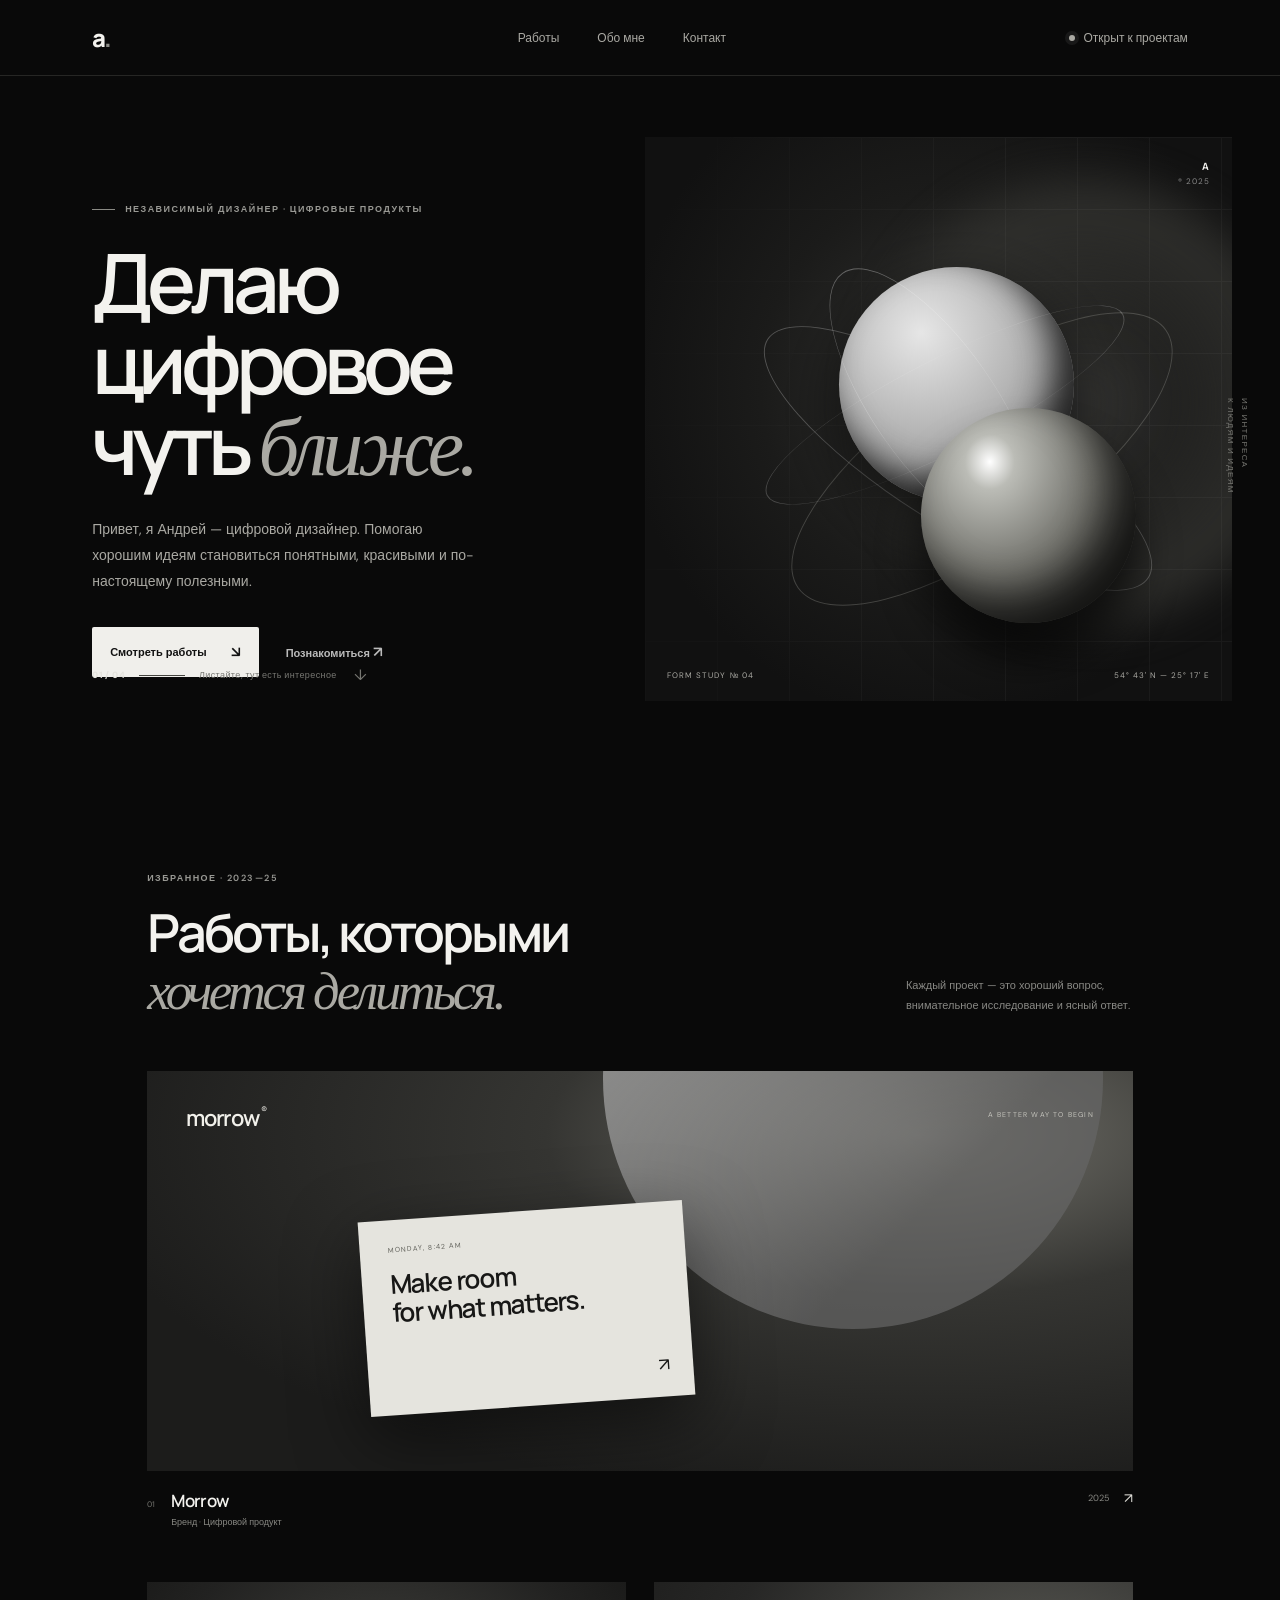
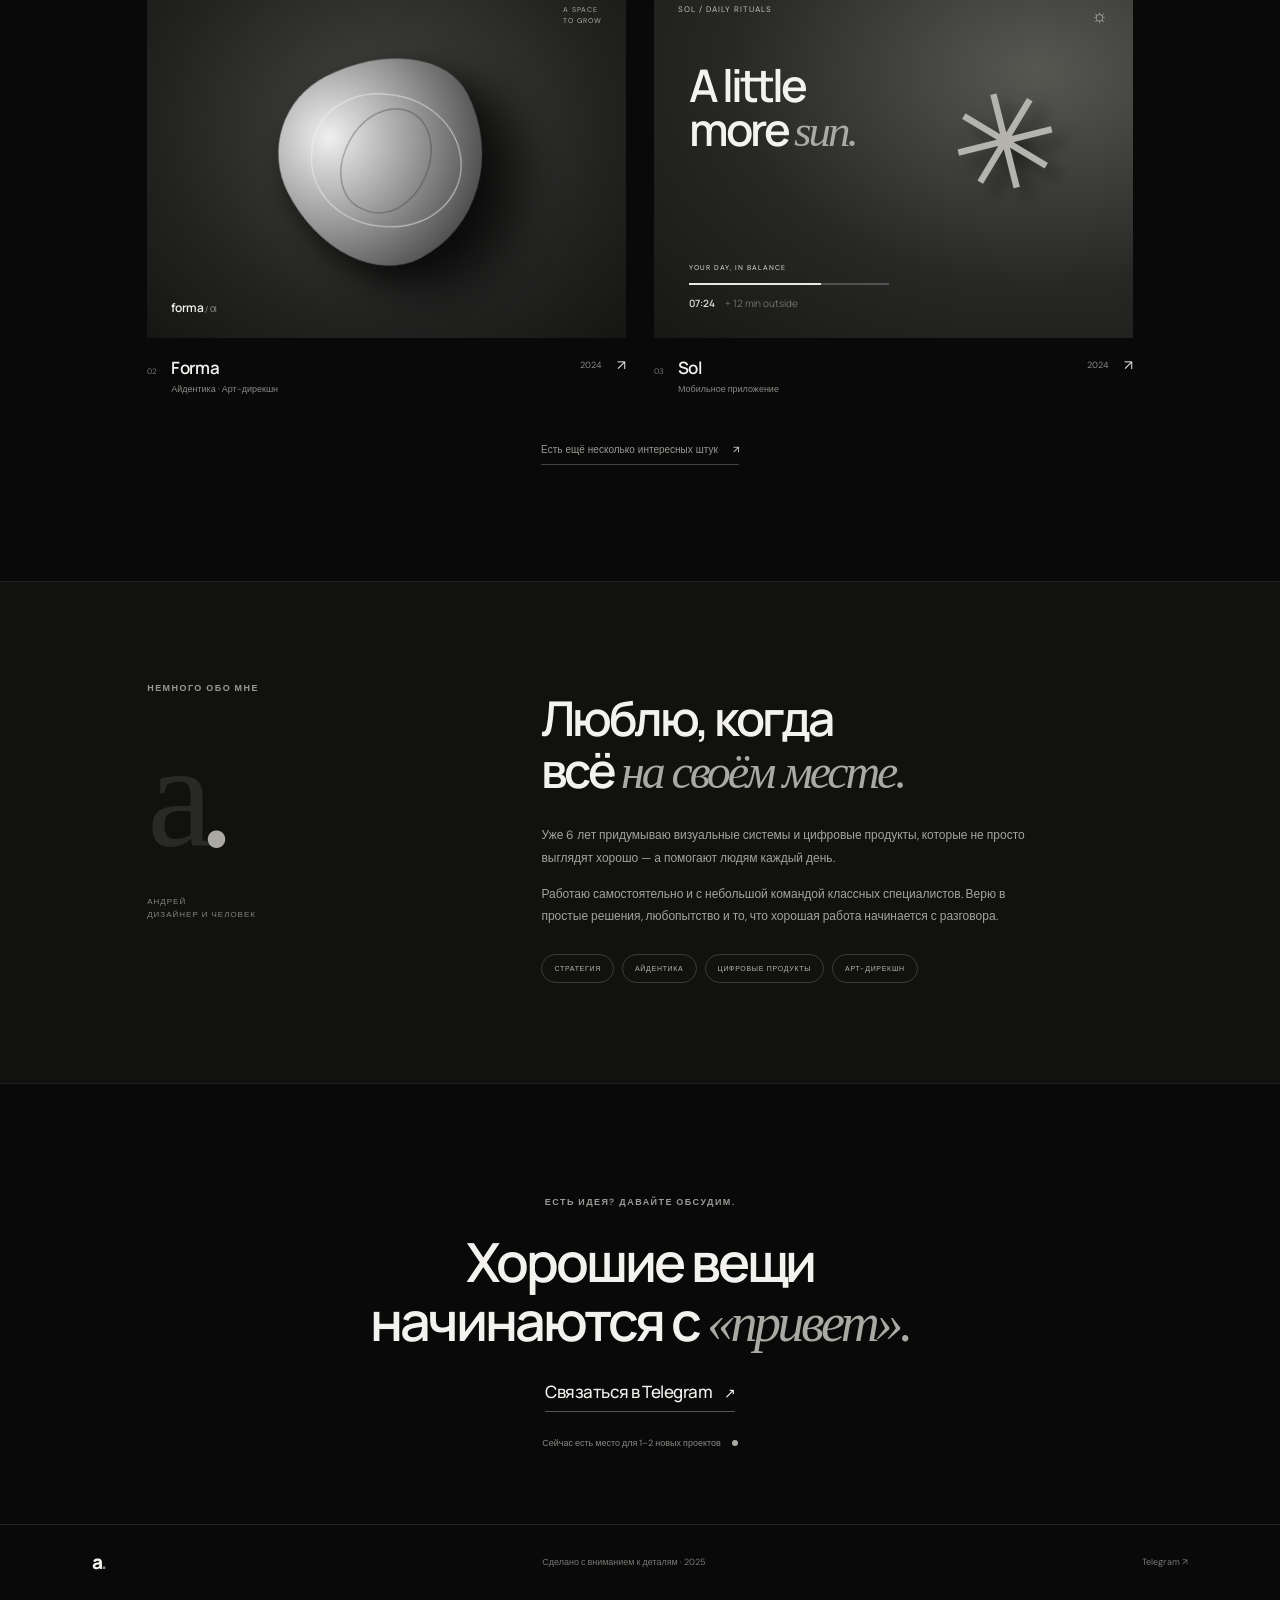
==== index.html @ 86fa7784 "Create black minimalist portfolio site Co-Authored-By: Claude Code <noreply@anthropic.com>" ====
<!doctype html>
<html lang="ru">
<head>
  <meta charset="utf-8">
  <meta name="viewport" content="width=device-width, initial-scale=1">
  <meta name="theme-color" content="#090909">
  <meta name="description" content="Портфолио Андрея — цифрового дизайнера. Создаю ясные и выразительные цифровые продукты.">
  <title>Андрей — цифровой дизайнер</title>
  <link rel="preconnect" href="https://fonts.googleapis.com">
  <link rel="preconnect" href="https://fonts.gstatic.com" crossorigin>
  <link href="https://fonts.googleapis.com/css2?family=DM+Sans:wght@400;500;600;700&family=Manrope:wght@400;500;600;700;800&display=swap" rel="stylesheet">
  <link rel="stylesheet" href="style.css">
</head>
<body>
  <header class="topbar">
    <a class="brand" href="#top" aria-label="На главную">a<span>.</span></a>
    <nav aria-label="Основная навигация">
      <a href="#work">Работы</a>
      <a href="#about">Обо мне</a>
      <a href="#contact">Контакт</a>
    </nav>
    <a class="availability" href="#contact"><span></span> Открыт к проектам</a>
  </header>

  <main id="top">
    <section class="hero">
      <div class="hero-copy">
        <p class="eyebrow"><span class="eyebrow-line"></span> НЕЗАВИСИМЫЙ ДИЗАЙНЕР · ЦИФРОВЫЕ ПРОДУКТЫ</p>
        <h1>Делаю цифровое<br>чуть <span class="serif">ближе.</span></h1>
        <p class="intro">Привет, я Андрей — цифровой дизайнер. Помогаю хорошим идеям становиться понятными, красивыми и по-настоящему полезными.</p>
        <div class="hero-actions">
          <a class="button button-dark" href="#work">Смотреть работы <span>↘</span></a>
          <a class="text-link" href="#about">Познакомиться <span>↗</span></a>
        </div>
        <div class="hero-meta"><span>01 / 04</span><span class="meta-rule"></span><span>Листайте, тут есть интересное</span><span class="scroll-icon">↓</span></div>
      </div>
      <div class="hero-art" aria-label="Абстрактная композиция из трехмерных фигур" role="img">
        <div class="art-glow"></div>
        <div class="art-grid"></div>
        <div class="orbit orbit-one"></div><div class="orbit orbit-two"></div>
        <div class="sun"></div>
        <div class="sphere"></div>
        <div class="ring ring-a"></div><div class="ring ring-b"></div>
        <div class="art-caption"><span>FORM STUDY № 04</span><span>54° 43' N — 25° 17' E</span></div>
        <div class="art-index">A<br><span>® 2025</span></div>
      </div>
      <div class="side-note">ИЗ ИНТЕРЕСА<br>К ЛЮДЯМ И ИДЕЯМ</div>
    </section>

    <section class="work section-wrap" id="work">
      <div class="section-heading">
        <div><p class="eyebrow">ИЗБРАННОЕ · 2023—25</p><h2>Работы, которыми<br><span class="serif">хочется делиться.</span></h2></div>
        <p class="section-aside">Каждый проект — это хороший вопрос,<br>внимательное исследование и ясный ответ.</p>
      </div>
      <div class="projects">
        <a class="project project-wide" href="#contact" aria-label="Проект Morrow — бренд и цифровой продукт">
          <div class="project-image image-morrow"><div class="morrow-sun"></div><div class="morrow-type">morrow<span>®</span></div><span class="image-label">A BETTER WAY TO BEGIN</span><div class="morrow-card"><span>MONDAY, 8:42 AM</span><strong>Make room<br>for what matters.</strong><i>↗</i></div></div>
          <div class="project-caption"><div><span class="project-number">01</span><h3>Morrow</h3><span>Бренд · Цифровой продукт</span></div><span class="project-year">2025 <b>↗</b></span></div>
        </a>
        <a class="project project-narrow" href="#contact" aria-label="Проект Forma — айдентика и арт-дирекшн">
          <div class="project-image image-forma"><div class="forma-sculpt"></div><div class="forma-word">forma<span> / 01</span></div><div class="forma-stamp">A SPACE<br>TO GROW</div></div>
          <div class="project-caption"><div><span class="project-number">02</span><h3>Forma</h3><span>Айдентика · Арт-дирекшн</span></div><span class="project-year">2024 <b>↗</b></span></div>
        </a>
        <a class="project project-narrow project-third" href="#contact" aria-label="Проект Sol — мобильное приложение">
          <div class="project-image image-sol"><div class="sol-top"><span>SOL / DAILY RITUALS</span><span>☼</span></div><div class="sol-title">A little<br>more <span>sun.</span></div><div class="sol-ui"><span>YOUR DAY, IN BALANCE</span><div class="sol-progress"><i></i></div><span>07:24 <b>+ 12 min outside</b></span></div><div class="sol-flower">✳</div></div>
          <div class="project-caption"><div><span class="project-number">03</span><h3>Sol</h3><span>Мобильное приложение</span></div><span class="project-year">2024 <b>↗</b></span></div>
        </a>
      </div>
      <a class="all-work" href="#contact">Есть ещё несколько интересных штук <span>↗</span></a>
    </section>

    <section class="about" id="about">
      <div class="about-inner">
        <div class="about-label"><p class="eyebrow">НЕМНОГО ОБО МНЕ</p><div class="about-mark">a<span>.</span></div><p class="about-small">АНДРЕЙ<br>ДИЗАЙНЕР И ЧЕЛОВЕК</p></div>
        <div class="about-copy"><h2>Люблю, когда<br>всё <span class="serif">на своём месте.</span></h2><p>Уже 6 лет придумываю визуальные системы и цифровые продукты, которые не просто выглядят хорошо — а помогают людям каждый день.</p><p>Работаю самостоятельно и с небольшой командой классных специалистов. Верю в простые решения, любопытство и то, что хорошая работа начинается с разговора.</p><div class="skills"><span>СТРАТЕГИЯ</span><span>АЙДЕНТИКА</span><span>ЦИФРОВЫЕ ПРОДУКТЫ</span><span>АРТ-ДИРЕКШН</span></div></div>
      </div>
    </section>

    <section class="contact section-wrap" id="contact">
      <p class="eyebrow">ЕСТЬ ИДЕЯ? ДАВАЙТЕ ОБСУДИМ.</p>
      <h2>Хорошие вещи<br>начинаются с <span class="serif">«привет».</span></h2>
      <a class="contact-link" href="https://t.me/Kypit0Man" target="_blank" rel="noopener noreferrer">Связаться в Telegram <span>↗</span></a>
      <div class="contact-bottom"><span>Сейчас есть место для 1–2 новых проектов</span><span class="contact-dot"></span></div>
    </section>
  </main>

  <footer><a class="brand" href="#top">a<span>.</span></a><span>Сделано с вниманием к деталям · 2025</span><div><a href="https://t.me/Kypit0Man" target="_blank" rel="noopener noreferrer">Telegram ↗</a></div></footer>
  <script src="script.js"></script>
</body>
</html>
---- style.css ----
/* Black minimal portfolio — graphite, soft whites and quiet motion. */
:root {
  color-scheme: dark;
  --paper: #090909;
  --ink: #f3f2ee;
  --muted: #888884;
  --line: #262624;
  --orange: #d8d7d1;
  --serif: Georgia, 'Times New Roman', serif;
}
* { box-sizing: border-box; }
html { scroll-behavior: smooth; }
body { margin: 0; background: var(--paper); color: var(--ink); font-family: 'DM Sans', Arial, sans-serif; -webkit-font-smoothing: antialiased; }
a { color: inherit; text-decoration: none; }
.topbar { height: 76px; padding: 0 7.2%; display: flex; align-items: center; justify-content: space-between; border-bottom: 1px solid var(--line); position: relative; z-index: 5; background: #090909; }
.brand { font: 800 24px Manrope, sans-serif; letter-spacing: -2px; }
.brand span { color: #8b8b86; }
nav { display: flex; gap: 38px; margin-left: 65px; }
nav a, .availability { font-size: 12px; color: #aaa9a3; transition: color .2s; }
nav a:hover, .availability:hover { color: #fff; }
.availability { display: flex; align-items: center; gap: 9px; }
.availability > span { width: 6px; height: 6px; border-radius: 50%; background: #aaa9a3; box-shadow: 0 0 0 4px #ffffff10; }
.hero { min-height: 670px; padding: 95px 7.2% 52px; display: grid; grid-template-columns: 1fr 1fr; position: relative; overflow: hidden; }
.hero-copy { position: relative; z-index: 2; padding-top: 32px; }
.eyebrow { font-size: 9px; letter-spacing: 1.45px; font-weight: 600; color: #999994; margin: 0 0 27px; display: flex; align-items: center; gap: 10px; }
.eyebrow-line { display: inline-block; width: 23px; height: 1px; background: #8a8a84; }
h1, h2, h3, p { margin-top: 0; }
h1 { font: 600 clamp(56px, 6.4vw, 91px)/.99 Manrope, sans-serif; letter-spacing: -6px; margin: 0 0 29px; }
h1 .serif, .serif { font-family: var(--serif); font-weight: 400; font-style: italic; letter-spacing: -.065em; color: #aaa9a3; }
.intro { font-size: 14px; line-height: 1.85; color: #aaa9a3; max-width: 390px; margin: 0; }
.hero-actions { display: flex; align-items: center; gap: 27px; margin-top: 32px; }
.button { font-size: 11px; font-weight: 600; display: inline-flex; gap: 24px; align-items: center; padding: 15px 18px; border-radius: 2px; }
.button-dark { background: #f0efeb; color: #111; transition: background .2s, transform .2s; }
.button-dark:hover { background: #c9c8c2; transform: translateY(-2px); }
.button span, .text-link span { font-size: 15px; }
.text-link { font-size: 11px; font-weight: 600; color: #bbb; }
.hero-meta { position: absolute; bottom: 9px; display: flex; gap: 14px; align-items: center; font-size: 9px; letter-spacing: .4px; color: #777772; }
.hero-meta > span:first-child { color: #e3e2dc; font-weight: 700; }
.meta-rule { width: 46px; height: 1px; background: #454540; }
.scroll-icon { font-size: 15px; margin-left: 3px; }
.hero-art { margin: -34px -8% -7px 1%; min-height: 550px; position: relative; overflow: hidden; background: radial-gradient(ellipse at 50% 44%, #30302e 0, #1b1b1a 43%, #111 76%); isolation: isolate; }
.art-glow { position: absolute; width: 80%; height: 86%; top: 4%; right: -15%; background: radial-gradient(ellipse, #aaa9a333 0%, #77776f21 24%, #32322f 57%, transparent 72%); filter: blur(16px); opacity: .85; }
.art-grid { position: absolute; inset: 0; background-image: linear-gradient(#fff 1px, transparent 1px), linear-gradient(90deg, #fff 1px, transparent 1px); background-size: 72px 72px; opacity: .035; mask-image: linear-gradient(100deg, transparent, #000 60%); }
.sun { width: 235px; height: 235px; border-radius: 50%; position: absolute; top: 23%; left: 33%; background: radial-gradient(circle at 35% 28%, #e7e6e0, #a6a59f 58%, #565651); box-shadow: 0 22px 65px #0009, inset -18px -20px 35px #222; filter: grayscale(1); }
.sphere { position: absolute; width: 215px; height: 215px; left: 47%; top: 48%; border-radius: 50%; background: radial-gradient(ellipse at 32% 25%, #fff 0, #bbbcb6 12%, #71716b 49%, #383834 75%, #1c1c1a 100%); box-shadow: inset -24px -25px 40px #080808aa, 0 35px 40px #000a; z-index: 2; }
.orbit { position: absolute; width: 450px; height: 170px; border: 1px solid #a4a49d50; border-radius: 50%; left: 19%; top: 42%; transform: rotate(-35deg); }
.orbit-two { width: 450px; height: 135px; top: 45%; left: 15%; transform: rotate(32deg); border-color: #ffffff40; }
.ring { position: absolute; border: 1px solid #ffffff4d; border-radius: 50%; width: 320px; height: 320px; top: 19%; left: 22%; transform: rotate(55deg) scaleY(.38); }
.ring-b { width: 400px; height: 400px; left: 17%; top: 12%; transform: rotate(-27deg) scaleY(.23); border-color: #ffffff36; }
.art-caption { position: absolute; bottom: 21px; left: 22px; right: 22px; display: flex; justify-content: space-between; font-size: 8px; letter-spacing: 1px; color: #aaa9a3; }
.art-index { position: absolute; right: 22px; top: 22px; font: 700 10px Manrope; letter-spacing: 1px; text-align: right; }
.art-index span { font: 400 8px 'DM Sans'; color: #888; }
.side-note { position: absolute; right: 2.3%; top: 48%; writing-mode: vertical-rl; font-size: 8px; line-height: 1.7; letter-spacing: 1.3px; color: #777772; }
.section-wrap { padding-left: 11.5%; padding-right: 11.5%; }
.work { padding-top: 126px; padding-bottom: 116px; }
.section-heading { display: flex; justify-content: space-between; align-items: flex-end; margin-bottom: 52px; }
.section-heading .eyebrow { margin-bottom: 20px; }
h2 { font: 600 clamp(38px, 4.1vw, 56px)/1.08 Manrope, sans-serif; letter-spacing: -3.1px; margin: 0; }
.section-aside { font-size: 11px; line-height: 1.8; color: var(--muted); margin: 0 3px 4px 0; }
.projects { display: grid; grid-template-columns: 1fr 1fr; gap: 54px 28px; }
.project { display: block; min-width: 0; }
.project-wide { grid-column: 1/3; }
.project-image { height: 380px; position: relative; overflow: hidden; transition: transform .45s cubic-bezier(.2,.7,.2,1); background-color: #171716; }
.project:hover .project-image { transform: translateY(-4px); }
.image-morrow { height: 400px; background: radial-gradient(ellipse at 78% 16%, #77766f 0, #353532 34%, #1c1c1b 78%); }
.morrow-sun { position: absolute; width: 500px; height: 500px; top: -242px; right: 3%; border-radius: 50%; background: linear-gradient(135deg, #d3d2ca, #666660 70%); opacity: .7; filter: grayscale(1); }
.morrow-type { position: absolute; top: 32px; left: 39px; font: 600 22px Manrope; letter-spacing: -1.3px; color: #f2f1eb; }
.morrow-type span { font: 10px Manrope; vertical-align: top; margin-left: 3px; }
.image-label { position: absolute; top: 39px; right: 39px; font-size: 7px; letter-spacing: 1.2px; color: #c4c3bc; }
.morrow-card { position: absolute; left: 22%; top: 35%; width: 325px; min-height: 195px; background: #e5e4de; color: #171716; padding: 25px 28px; box-shadow: 0 24px 70px #0008; transform: rotate(-4deg); display: flex; flex-direction: column; }
.morrow-card > span { font-size: 7px; letter-spacing: 1.1px; color: #64645e; }
.morrow-card strong { font: 600 26px/1.06 Manrope; letter-spacing: -1.2px; margin-top: 17px; }
.morrow-card i { position: absolute; right: 24px; bottom: 20px; font-size: 18px; font-style: normal; }
.project-caption { display: flex; justify-content: space-between; align-items: flex-start; padding-top: 18px; }
.project-caption > div { display: grid; grid-template-columns: 24px auto; align-items: baseline; }
.project-number { font-size: 8px; color: #74746f; grid-row: span 2; }
.project-caption h3 { font: 600 17px Manrope; letter-spacing: -.6px; margin: 0 0 4px; }
.project-caption > div > span:last-child { grid-column: 2; font-size: 9px; color: #888883; }
.project-year { font-size: 9px; color: #888883; display: flex; gap: 15px; align-items: center; }
.project-year b { font-size: 14px; color: #deddd7; font-weight: 400; transition: transform .2s; }
.project:hover .project-year b { transform: translate(3px,-3px); }
.image-forma { height: 356px; background: radial-gradient(ellipse at 49% 39%, #444440, #222221 65%, #151514); display: flex; align-items: center; justify-content: center; }
.forma-sculpt { position: absolute; width: 205px; height: 205px; background: radial-gradient(circle at 30% 27%, #f1f0e9, #9c9b94 41%, #494944 79%, #252522); border-radius: 42% 58% 57% 43% / 42% 39% 61% 58%; box-shadow: 25px 34px 45px #0008; transform: rotate(-27deg); filter: grayscale(1) drop-shadow(0 14px 12px #0008); }
.forma-sculpt:before, .forma-sculpt:after { content: ''; position: absolute; inset: 36px 27px; border: 1px solid #f8f7efaa; border-radius: 46% 54% 49% 51%; transform: rotate(32deg); }
.forma-sculpt:after { inset: 60px 48px; transform: rotate(-40deg); border-color: #23231f70; }
.forma-word { position: absolute; left: 24px; bottom: 22px; font: 600 12px Manrope; letter-spacing: -.3px; }
.forma-word span { font: 8px 'DM Sans'; color: #999993; }
.forma-stamp { position: absolute; right: 24px; top: 23px; font-size: 7px; letter-spacing: 1px; line-height: 1.5; color: #aaa9a3; }
.image-sol { height: 356px; background: radial-gradient(ellipse at 80% 25%, #575752, #272726 57%, #171716); padding: 22px 24px; }
.sol-top { display: flex; justify-content: space-between; font-size: 8px; letter-spacing: 1px; color: #c1c0ba; }
.sol-top span:last-child { font-size: 18px; }
.sol-title { position: absolute; left: 35px; top: 81px; font: 600 45px/.98 Manrope; letter-spacing: -3px; color: #f3f2ed; }
.sol-title span { font-family: var(--serif); font-weight: 400; font-style: italic; color: #aaa9a3; }
.sol-ui { position: absolute; left: 35px; bottom: 28px; width: 200px; display: flex; flex-direction: column; gap: 11px; color: #deddd7; }
.sol-ui > span { font-size: 7px; letter-spacing: 1px; }
.sol-ui > span:last-child { font: 600 10px Manrope; letter-spacing: 0; }
.sol-ui b { font-weight: 400; margin-left: 8px; color: #aaa9a399; }
.sol-progress { height: 2px; background: #ffffff35; }
.sol-progress i { display: block; width: 66%; height: 100%; background: #e8e7e0; }
.sol-flower { position: absolute; right: 15%; top: 27%; font-size: 132px; line-height: 1; color: #b4b3ad; transform: rotate(-14deg); text-shadow: 9px 14px 16px #0008; }
.all-work { display: block; width: max-content; margin: 48px auto 0; font-size: 10px; color: #999993; border-bottom: 1px solid #42423e; padding-bottom: 8px; }
.all-work span { color: #e6e5df; margin-left: 12px; }
.about { background: #111110; border-top: 1px solid #20201e; border-bottom: 1px solid #20201e; padding: 100px 11.5%; }
.about-inner { max-width: 1050px; margin: auto; display: grid; grid-template-columns: 32% 1fr; gap: 8%; }
.about-label .eyebrow { margin-bottom: 43px; }
.about-mark { font: 500 148px/.8 var(--serif); letter-spacing: -15px; color: #292927; }
.about-mark span { color: #aaa9a3; }
.about-small { font-size: 8px; line-height: 1.7; letter-spacing: 1px; color: #83837d; margin-top: 39px; }
.about-copy h2 { font-size: 48px; margin: 10px 0 26px; }
.about-copy > p { max-width: 490px; color: #a4a39d; font-size: 12px; line-height: 1.9; margin-bottom: 13px; }
.skills { display: flex; gap: 8px; flex-wrap: wrap; margin-top: 26px; }
.skills span { font-size: 7px; letter-spacing: .7px; border: 1px solid #3b3b37; border-radius: 30px; padding: 9px 12px; color: #b4b3ad; }
.contact { padding-top: 112px; padding-bottom: 75px; text-align: center; }
.contact > .eyebrow { justify-content: center; margin-bottom: 24px; }
.contact h2 { font-size: 54px; }
.contact-link { display: inline-block; font: 500 17px Manrope; letter-spacing: -.5px; border-bottom: 1px solid #565650; padding-bottom: 8px; margin-top: 28px; }
.contact-link span { font-size: 14px; margin-left: 9px; }
.contact-bottom { display: flex; align-items: center; justify-content: center; gap: 11px; margin-top: 25px; font-size: 9px; color: #888883; }
.contact-dot { width: 6px; height: 6px; border-radius: 50%; background: #aaa9a3; }
footer { height: 76px; border-top: 1px solid var(--line); padding: 0 7.2%; display: flex; align-items: center; justify-content: space-between; }
footer > span, footer > div a { font-size: 9px; color: #777772; }
footer > div { display: flex; gap: 22px; }
footer .brand { font-size: 19px; }
@media (max-width: 850px) {
  .topbar { padding: 0 5%; height: 68px; } nav { margin: 0; gap: 22px; }
  .hero { padding: 60px 6% 48px; grid-template-columns: 1fr 1fr; min-height: 580px; }
  .hero-art { margin: -5px -12% 0 -4%; min-height: 480px; } .hero-copy { padding-top: 30px; }
  h1 { font-size: 62px; letter-spacing: -4px; } .side-note { display: none; } .hero-meta { bottom: 2px; }
  .section-wrap { padding-left: 7%; padding-right: 7%; } .work { padding-top: 90px; padding-bottom: 85px; }
  .about { padding: 80px 7%; } .about-inner { grid-template-columns: 27% 1fr; gap: 6%; }
  .about-copy h2 { font-size: 40px; } .image-morrow { height: 350px; }
  .project-image { height: 320px; } .image-morrow { height: 350px; }
  .morrow-card { left: 18%; width: 290px; } .forma-sculpt { width: 180px; height: 180px; }
  .sol-flower { right: 9%; font-size: 112px; }
}
@media (max-width: 600px) {
  .topbar { height: 62px; padding: 0 6%; } .brand { font-size: 22px; } nav { gap: 14px; }
  nav a { font-size: 10px; } .availability { font-size: 0; gap: 0; } .availability > span { width: 8px; height: 8px; }
  .hero { display: flex; flex-direction: column; padding: 58px 6% 37px; min-height: auto; }
  .hero-copy { padding: 0; } .eyebrow { font-size: 8px; margin-bottom: 22px; }
  h1 { font-size: 58px; letter-spacing: -4px; margin-bottom: 20px; }
  .intro { font-size: 12px; max-width: 340px; } .hero-actions { margin-top: 24px; }
  .hero-meta { position: static; margin-top: 36px; }
  .hero-art { margin: 35px -6% 0 0; min-height: 375px; width: 100%; align-self: flex-end; }
  .sun { width: 180px; height: 180px; left: 29%; top: 19%; }
  .sphere { width: 165px; height: 165px; left: 42%; top: 47%; }
  .orbit { width: 340px; height: 130px; left: 4%; top: 39%; }
  .orbit-two { width: 350px; height: 115px; left: 0; top: 44%; }
  .ring { width: 280px; height: 280px; left: 16%; top: 17%; }
  .ring-b { width: 330px; height: 330px; left: 10%; top: 12%; }
  .art-grid { background-size: 55px 55px; }
  .art-caption { font-size: 6px; left: 14px; right: 14px; bottom: 15px; }
  .art-index { right: 14px; top: 14px; }
  .section-wrap { padding-left: 6%; padding-right: 6%; }
  .work { padding-top: 75px; padding-bottom: 72px; }
  .section-heading { display: block; margin-bottom: 30px; }
  .section-heading .eyebrow { margin-bottom: 16px; }
  h2 { font-size: 38px; letter-spacing: -2.5px; }
  .section-aside { font-size: 10px; margin-top: 16px; }
  .projects { grid-template-columns: 1fr; gap: 34px; } .project-wide { grid-column: auto; }
  .project-image, .image-morrow { height: 280px; }
  .morrow-sun { width: 360px; height: 360px; top: -185px; }
  .morrow-type { top: 21px; left: 22px; } .image-label { top: 28px; right: 20px; font-size: 6px; }
  .morrow-card { left: 15%; top: 32%; width: 240px; min-height: 160px; padding: 19px 21px; }
  .morrow-card strong { font-size: 21px; margin-top: 13px; } .morrow-card i { right: 17px; bottom: 13px; }
  .image-forma, .image-sol { height: 280px; } .forma-sculpt { width: 160px; height: 160px; }
  .sol-title { font-size: 39px; top: 68px; } .sol-flower { font-size: 100px; right: 9%; top: 26%; }
  .project-caption { padding-top: 14px; } .project-caption h3 { font-size: 16px; }
  .all-work { margin-top: 37px; font-size: 9px; }
  .about { padding: 67px 6%; } .about-inner { grid-template-columns: 1fr; gap: 28px; }
  .about-label { display: flex; align-items: center; gap: 20px; }
  .about-label .eyebrow { margin: 0; } .about-mark { display: none; }
  .about-small { margin: 0 0 0 auto; font-size: 7px; }
  .about-copy h2 { font-size: 39px; margin: 0 0 20px; }
  .about-copy > p { font-size: 11px; } .skills { gap: 6px; }
  .skills span { font-size: 6px; padding: 8px 10px; }
  .contact { padding-top: 77px; padding-bottom: 61px; }
  .contact > .eyebrow { font-size: 7px; } .contact h2 { font-size: 39px; }
  .contact-link { font-size: 14px; } .contact-bottom { font-size: 8px; }
  footer { height: auto; min-height: 70px; padding: 15px 6%; flex-wrap: wrap; gap: 10px; }
  footer > span { font-size: 7px; } footer > div { gap: 13px; } footer > div a { font-size: 8px; }
}
@media (prefers-reduced-motion: reduce) { html { scroll-behavior: auto; } *, *:before, *:after { transition: none !important; } }
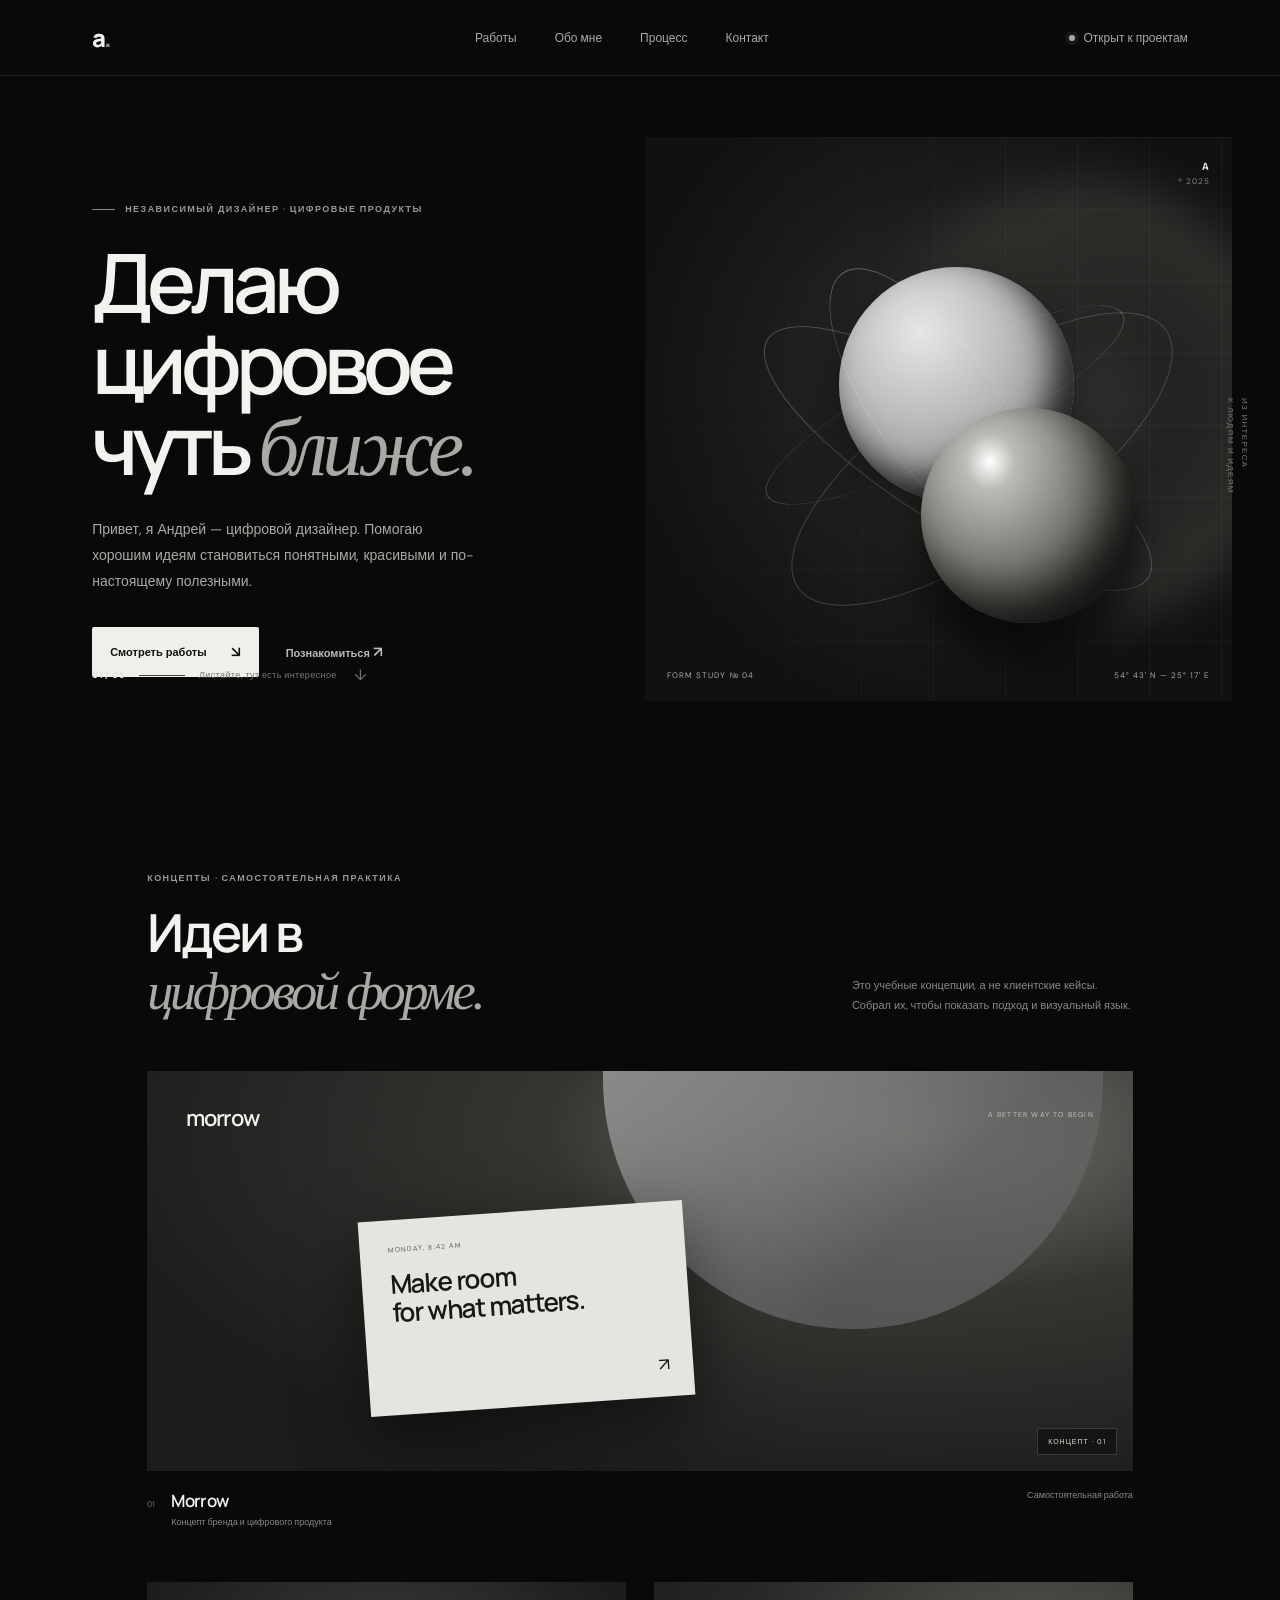
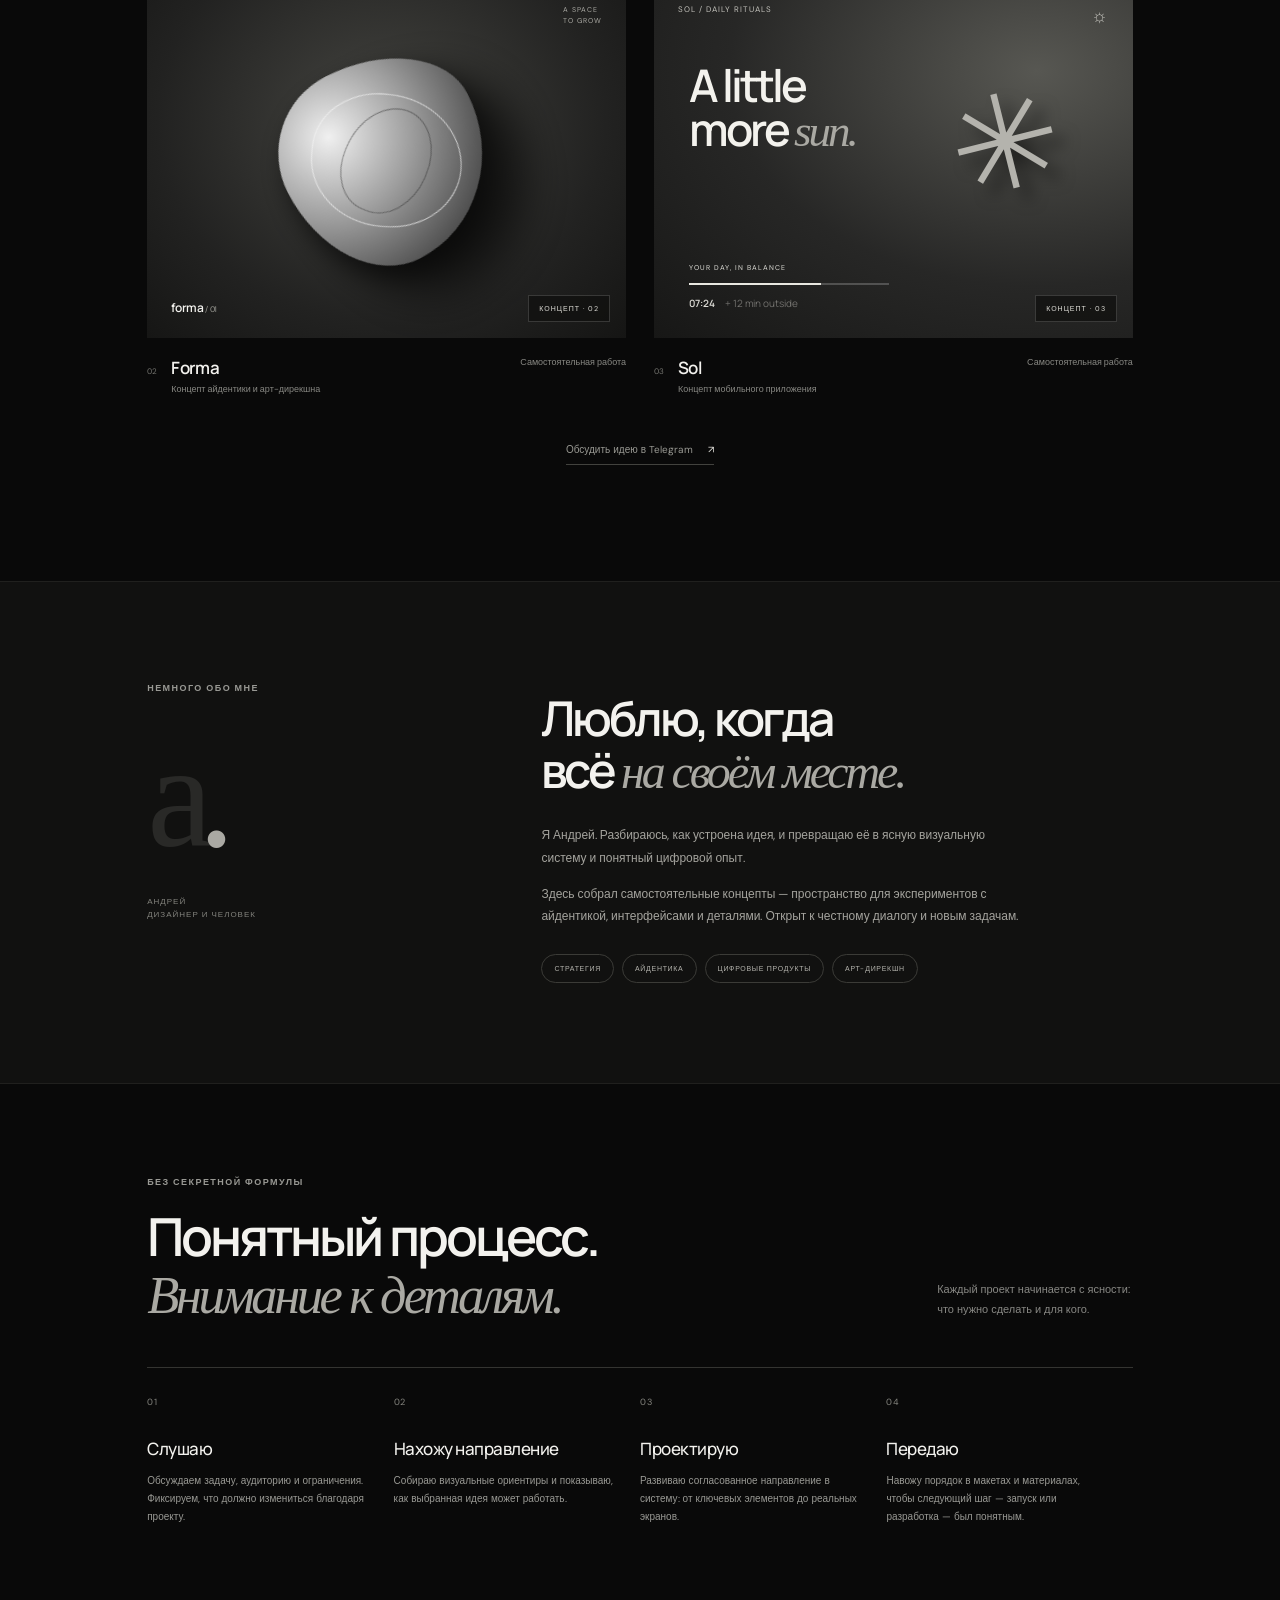
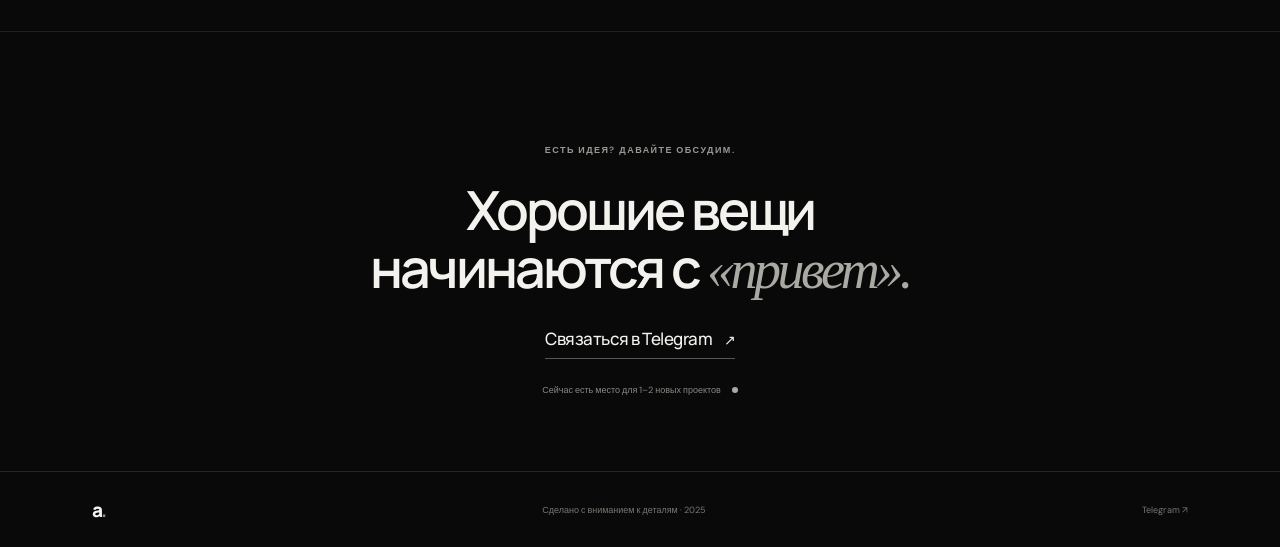
==== commit 84e1db28: "Add transparent concept labels and design process Co-Authored-By: Claude Code <noreply@anthropic.com" ====
--- a/index.html
+++ b/index.html
@@ -17,6 +17,7 @@
     <nav aria-label="Основная навигация">
       <a href="#work">Работы</a>
       <a href="#about">Обо мне</a>
+      <a href="#process">Процесс</a>
       <a href="#contact">Контакт</a>
     </nav>
     <a class="availability" href="#contact"><span></span> Открыт к проектам</a>
@@ -32,7 +33,7 @@
           <a class="button button-dark" href="#work">Смотреть работы <span>↘</span></a>
           <a class="text-link" href="#about">Познакомиться <span>↗</span></a>
         </div>
-        <div class="hero-meta"><span>01 / 04</span><span class="meta-rule"></span><span>Листайте, тут есть интересное</span><span class="scroll-icon">↓</span></div>
+        <div class="hero-meta"><span>01 / 05</span><span class="meta-rule"></span><span>Листайте, тут есть интересное</span><span class="scroll-icon">↓</span></div>
       </div>
       <div class="hero-art" aria-label="Абстрактная композиция из трехмерных фигур" role="img">
         <div class="art-glow"></div>
@@ -49,30 +50,43 @@
 
     <section class="work section-wrap" id="work">
       <div class="section-heading">
-        <div><p class="eyebrow">ИЗБРАННОЕ · 2023—25</p><h2>Работы, которыми<br><span class="serif">хочется делиться.</span></h2></div>
-        <p class="section-aside">Каждый проект — это хороший вопрос,<br>внимательное исследование и ясный ответ.</p>
+        <div><p class="eyebrow">КОНЦЕПТЫ · САМОСТОЯТЕЛЬНАЯ ПРАКТИКА</p><h2>Идеи в<br><span class="serif">цифровой форме.</span></h2></div>
+        <p class="section-aside">Это учебные концепции, а не клиентские кейсы.<br>Собрал их, чтобы показать подход и визуальный язык.</p>
       </div>
       <div class="projects">
-        <a class="project project-wide" href="#contact" aria-label="Проект Morrow — бренд и цифровой продукт">
-          <div class="project-image image-morrow"><div class="morrow-sun"></div><div class="morrow-type">morrow<span>®</span></div><span class="image-label">A BETTER WAY TO BEGIN</span><div class="morrow-card"><span>MONDAY, 8:42 AM</span><strong>Make room<br>for what matters.</strong><i>↗</i></div></div>
-          <div class="project-caption"><div><span class="project-number">01</span><h3>Morrow</h3><span>Бренд · Цифровой продукт</span></div><span class="project-year">2025 <b>↗</b></span></div>
-        </a>
-        <a class="project project-narrow" href="#contact" aria-label="Проект Forma — айдентика и арт-дирекшн">
-          <div class="project-image image-forma"><div class="forma-sculpt"></div><div class="forma-word">forma<span> / 01</span></div><div class="forma-stamp">A SPACE<br>TO GROW</div></div>
-          <div class="project-caption"><div><span class="project-number">02</span><h3>Forma</h3><span>Айдентика · Арт-дирекшн</span></div><span class="project-year">2024 <b>↗</b></span></div>
-        </a>
-        <a class="project project-narrow project-third" href="#contact" aria-label="Проект Sol — мобильное приложение">
-          <div class="project-image image-sol"><div class="sol-top"><span>SOL / DAILY RITUALS</span><span>☼</span></div><div class="sol-title">A little<br>more <span>sun.</span></div><div class="sol-ui"><span>YOUR DAY, IN BALANCE</span><div class="sol-progress"><i></i></div><span>07:24 <b>+ 12 min outside</b></span></div><div class="sol-flower">✳</div></div>
-          <div class="project-caption"><div><span class="project-number">03</span><h3>Sol</h3><span>Мобильное приложение</span></div><span class="project-year">2024 <b>↗</b></span></div>
-        </a>
+        <article class="project project-wide">
+          <div class="project-image image-morrow"><div class="morrow-sun"></div><div class="morrow-type">morrow</div><span class="image-label">A BETTER WAY TO BEGIN</span><div class="morrow-card"><span>MONDAY, 8:42 AM</span><strong>Make room<br>for what matters.</strong><i>↗</i></div><span class="project-stamp">КОНЦЕПТ · 01</span></div>
+          <div class="project-caption"><div><span class="project-number">01</span><h3>Morrow</h3><span>Концепт бренда и цифрового продукта</span></div><span class="project-year">Самостоятельная работа</span></div>
+        </article>
+        <article class="project project-narrow">
+          <div class="project-image image-forma"><div class="forma-sculpt"></div><div class="forma-word">forma<span> / 01</span></div><div class="forma-stamp">A SPACE<br>TO GROW</div><span class="project-stamp">КОНЦЕПТ · 02</span></div>
+          <div class="project-caption"><div><span class="project-number">02</span><h3>Forma</h3><span>Концепт айдентики и арт-дирекшна</span></div><span class="project-year">Самостоятельная работа</span></div>
+        </article>
+        <article class="project project-narrow project-third">
+          <div class="project-image image-sol"><div class="sol-top"><span>SOL / DAILY RITUALS</span><span>☼</span></div><div class="sol-title">A little<br>more <span>sun.</span></div><div class="sol-ui"><span>YOUR DAY, IN BALANCE</span><div class="sol-progress"><i></i></div><span>07:24 <b>+ 12 min outside</b></span></div><div class="sol-flower">✳</div><span class="project-stamp">КОНЦЕПТ · 03</span></div>
+          <div class="project-caption"><div><span class="project-number">03</span><h3>Sol</h3><span>Концепт мобильного приложения</span></div><span class="project-year">Самостоятельная работа</span></div>
+        </article>
       </div>
-      <a class="all-work" href="#contact">Есть ещё несколько интересных штук <span>↗</span></a>
+      <a class="all-work" href="#contact">Обсудить идею в Telegram <span>↗</span></a>
     </section>
 
     <section class="about" id="about">
       <div class="about-inner">
         <div class="about-label"><p class="eyebrow">НЕМНОГО ОБО МНЕ</p><div class="about-mark">a<span>.</span></div><p class="about-small">АНДРЕЙ<br>ДИЗАЙНЕР И ЧЕЛОВЕК</p></div>
-        <div class="about-copy"><h2>Люблю, когда<br>всё <span class="serif">на своём месте.</span></h2><p>Уже 6 лет придумываю визуальные системы и цифровые продукты, которые не просто выглядят хорошо — а помогают людям каждый день.</p><p>Работаю самостоятельно и с небольшой командой классных специалистов. Верю в простые решения, любопытство и то, что хорошая работа начинается с разговора.</p><div class="skills"><span>СТРАТЕГИЯ</span><span>АЙДЕНТИКА</span><span>ЦИФРОВЫЕ ПРОДУКТЫ</span><span>АРТ-ДИРЕКШН</span></div></div>
+        <div class="about-copy"><h2>Люблю, когда<br>всё <span class="serif">на своём месте.</span></h2><p>Я Андрей. Разбираюсь, как устроена идея, и превращаю её в ясную визуальную систему и понятный цифровой опыт.</p><p>Здесь собрал самостоятельные концепты — пространство для экспериментов с айдентикой, интерфейсами и деталями. Открыт к честному диалогу и новым задачам.</p><div class="skills"><span>СТРАТЕГИЯ</span><span>АЙДЕНТИКА</span><span>ЦИФРОВЫЕ ПРОДУКТЫ</span><span>АРТ-ДИРЕКШН</span></div></div>
+      </div>
+    </section>
+
+    <section class="process section-wrap" id="process">
+      <div class="section-heading">
+        <div><p class="eyebrow">БЕЗ СЕКРЕТНОЙ ФОРМУЛЫ</p><h2>Понятный процесс.<br><span class="serif">Внимание к деталям.</span></h2></div>
+        <p class="section-aside">Каждый проект начинается с ясности:<br>что нужно сделать и для кого.</p>
+      </div>
+      <div class="process-steps">
+        <article class="process-step"><span>01</span><h3>Слушаю</h3><p>Обсуждаем задачу, аудиторию и ограничения. Фиксируем, что должно измениться благодаря проекту.</p></article>
+        <article class="process-step"><span>02</span><h3>Нахожу направление</h3><p>Собираю визуальные ориентиры и показываю, как выбранная идея может работать.</p></article>
+        <article class="process-step"><span>03</span><h3>Проектирую</h3><p>Развиваю согласованное направление в систему: от ключевых элементов до реальных экранов.</p></article>
+        <article class="process-step"><span>04</span><h3>Передаю</h3><p>Навожу порядок в макетах и материалах, чтобы следующий шаг — запуск или разработка — был понятным.</p></article>
       </div>
     </section>
 
--- a/style.css
+++ b/style.css
@@ -62,6 +62,7 @@
 .project-wide { grid-column: 1/3; }
 .project-image { height: 380px; position: relative; overflow: hidden; transition: transform .45s cubic-bezier(.2,.7,.2,1); background-color: #171716; }
 .project:hover .project-image { transform: translateY(-4px); }
+.project-stamp { position: absolute; right: 16px; bottom: 16px; z-index: 3; padding: 8px 10px; background: #10100fba; border: 1px solid #ffffff29; color: #deddd7; font-size: 7px; letter-spacing: 1px; }
 .image-morrow { height: 400px; background: radial-gradient(ellipse at 78% 16%, #77766f 0, #353532 34%, #1c1c1b 78%); }
 .morrow-sun { position: absolute; width: 500px; height: 500px; top: -242px; right: 3%; border-radius: 50%; background: linear-gradient(135deg, #d3d2ca, #666660 70%); opacity: .7; filter: grayscale(1); }
 .morrow-type { position: absolute; top: 32px; left: 39px; font: 600 22px Manrope; letter-spacing: -1.3px; color: #f2f1eb; }
@@ -110,6 +111,13 @@
 .about-copy > p { max-width: 490px; color: #a4a39d; font-size: 12px; line-height: 1.9; margin-bottom: 13px; }
 .skills { display: flex; gap: 8px; flex-wrap: wrap; margin-top: 26px; }
 .skills span { font-size: 7px; letter-spacing: .7px; border: 1px solid #3b3b37; border-radius: 30px; padding: 9px 12px; color: #b4b3ad; }
+.process { padding-top: 92px; padding-bottom: 105px; border-bottom: 1px solid #20201e; }
+.process .section-heading { margin-bottom: 43px; }
+.process-steps { display: grid; grid-template-columns: repeat(4, minmax(0, 1fr)); border-top: 1px solid #343431; }
+.process-step { padding: 21px 22px 0 0; }
+.process-step > span { font-size: 9px; color: #85857f; letter-spacing: .8px; }
+.process-step h3 { margin: 27px 0 12px; font: 500 17px Manrope, sans-serif; letter-spacing: -.5px; }
+.process-step p { max-width: 240px; margin: 0; color: #999994; font-size: 10px; line-height: 1.8; }
 .contact { padding-top: 112px; padding-bottom: 75px; text-align: center; }
 .contact > .eyebrow { justify-content: center; margin-bottom: 24px; }
 .contact h2 { font-size: 54px; }
@@ -128,7 +136,10 @@
   h1 { font-size: 62px; letter-spacing: -4px; } .side-note { display: none; } .hero-meta { bottom: 2px; }
   .section-wrap { padding-left: 7%; padding-right: 7%; } .work { padding-top: 90px; padding-bottom: 85px; }
   .about { padding: 80px 7%; } .about-inner { grid-template-columns: 27% 1fr; gap: 6%; }
-  .about-copy h2 { font-size: 40px; } .image-morrow { height: 350px; }
+  .about-copy h2 { font-size: 40px; }
+  .process { padding-top: 78px; padding-bottom: 84px; }
+  .process-steps { grid-template-columns: repeat(2, minmax(0, 1fr)); row-gap: 30px; }
+  .process-step { padding-right: 20px; } .image-morrow { height: 350px; }
   .project-image { height: 320px; } .image-morrow { height: 350px; }
   .morrow-card { left: 18%; width: 290px; } .forma-sculpt { width: 180px; height: 180px; }
   .sol-flower { right: 9%; font-size: 112px; }
@@ -174,6 +185,12 @@
   .about-copy h2 { font-size: 39px; margin: 0 0 20px; }
   .about-copy > p { font-size: 11px; } .skills { gap: 6px; }
   .skills span { font-size: 6px; padding: 8px 10px; }
+  .process { padding-top: 65px; padding-bottom: 68px; }
+  .process .section-heading { margin-bottom: 27px; }
+  .process-steps { grid-template-columns: 1fr; row-gap: 0; }
+  .process-step { padding: 17px 0 18px; border-bottom: 1px solid #272725; }
+  .process-step h3 { margin: 12px 0 7px; font-size: 15px; }
+  .process-step p { max-width: 360px; font-size: 10px; }
   .contact { padding-top: 77px; padding-bottom: 61px; }
   .contact > .eyebrow { font-size: 7px; } .contact h2 { font-size: 39px; }
   .contact-link { font-size: 14px; } .contact-bottom { font-size: 8px; }
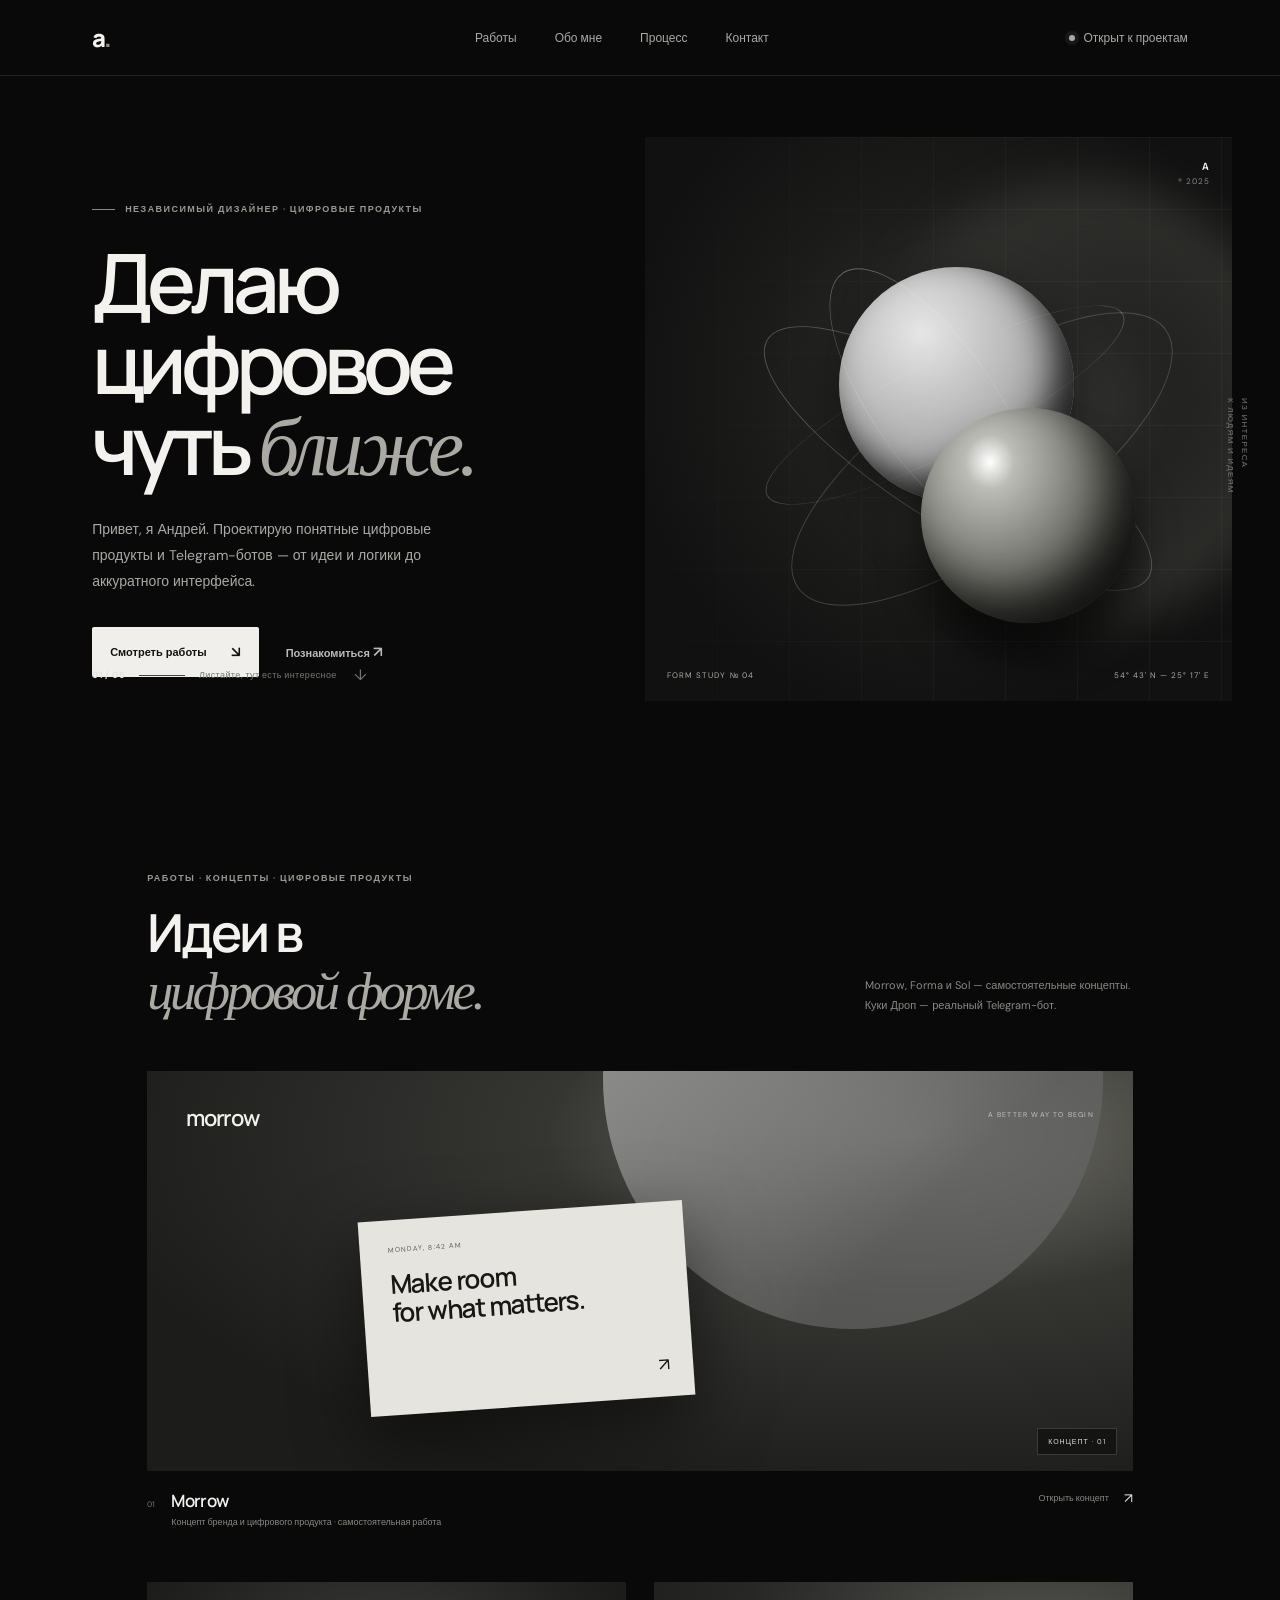
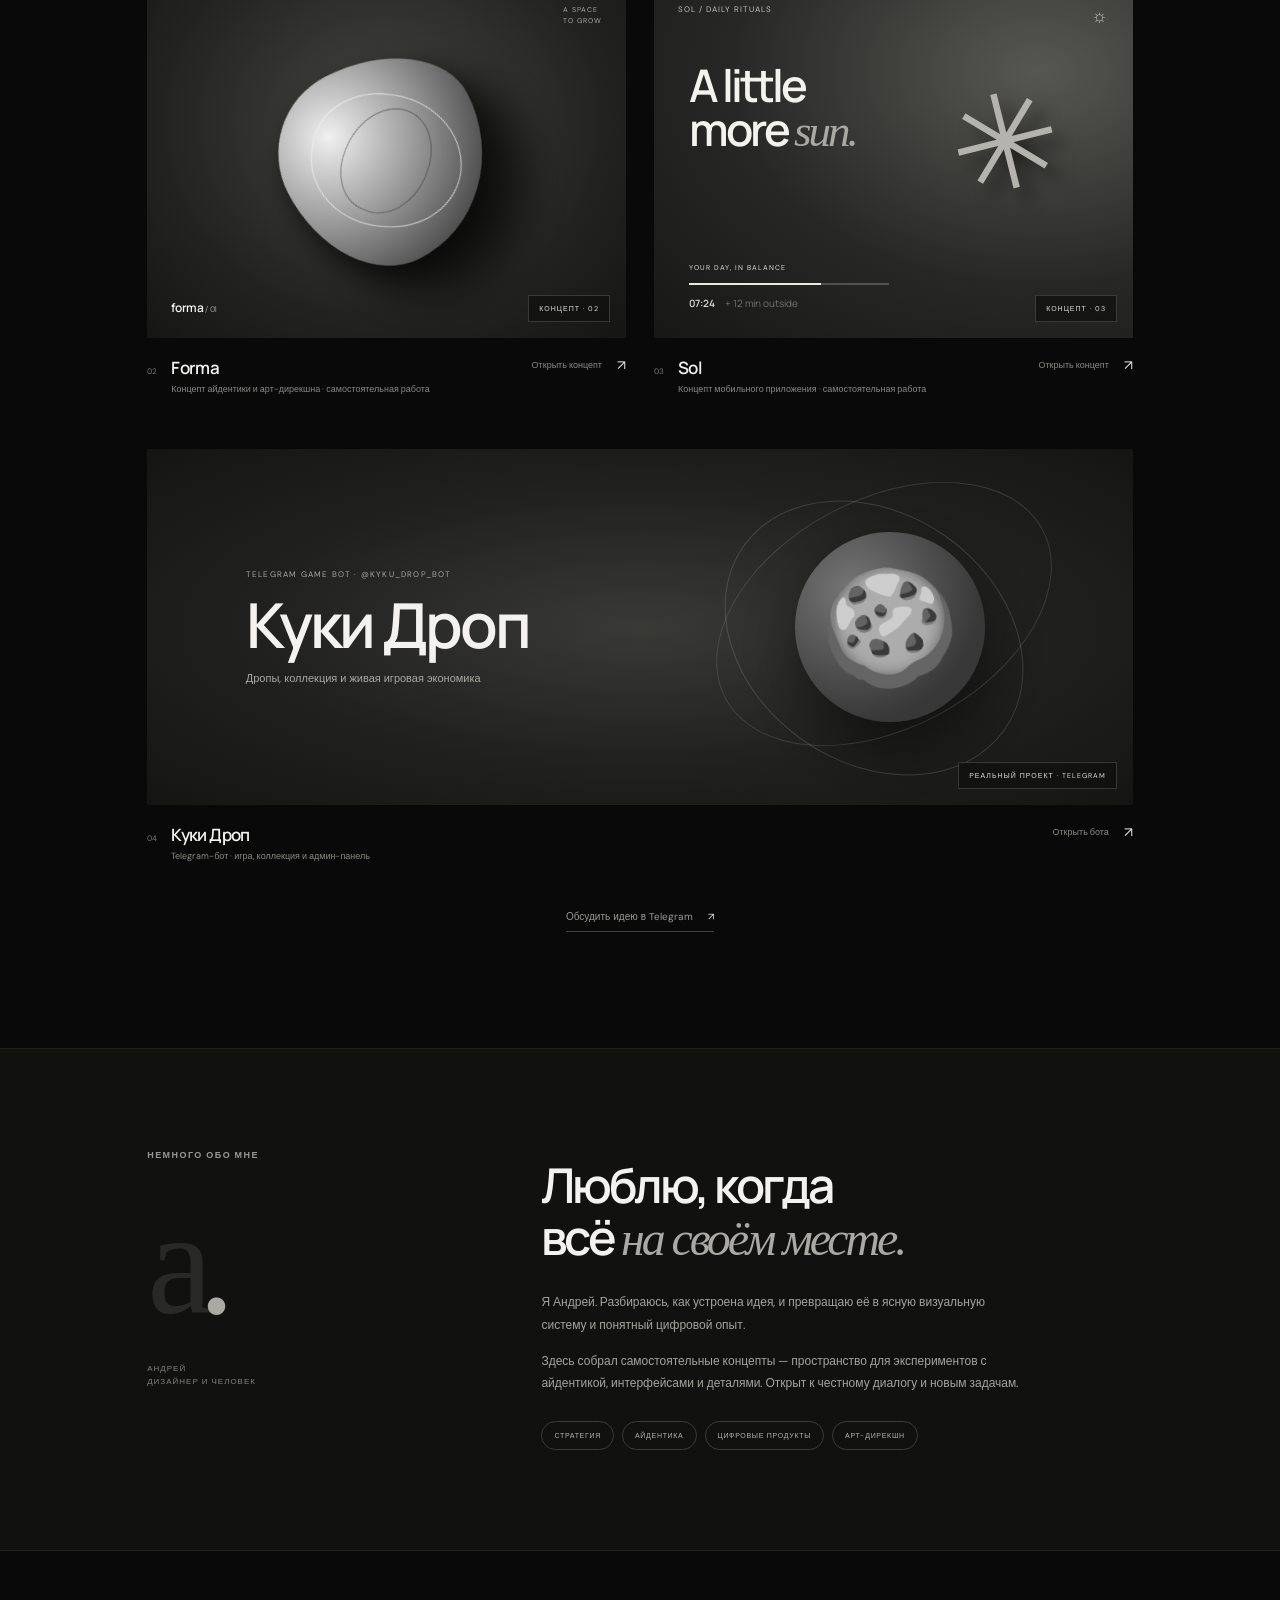
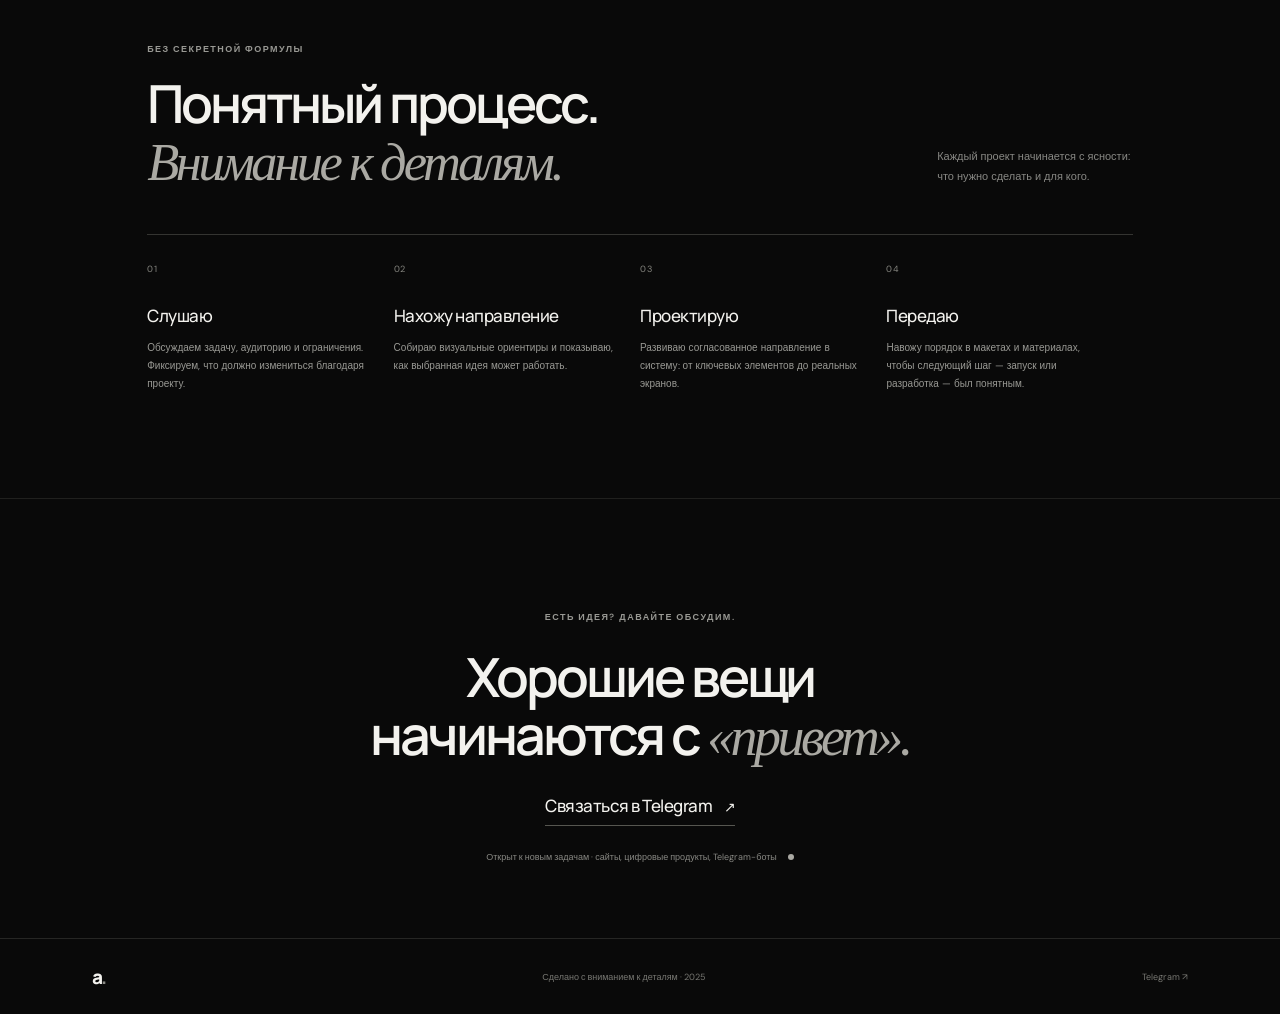
==== commit 304ed00d: "Complete portfolio project pages Co-Authored-By: Claude Code <noreply@anthropic.com>" ====
--- a/index.html
+++ b/index.html
@@ -4,7 +4,7 @@
   <meta charset="utf-8">
   <meta name="viewport" content="width=device-width, initial-scale=1">
   <meta name="theme-color" content="#090909">
-  <meta name="description" content="Портфолио Андрея — цифрового дизайнера. Создаю ясные и выразительные цифровые продукты.">
+  <meta name="description" content="Андрей — цифровые продукты, айдентика и Telegram-боты. Концепты и реальный проект Куки Дроп.">
   <title>Андрей — цифровой дизайнер</title>
   <link rel="preconnect" href="https://fonts.googleapis.com">
   <link rel="preconnect" href="https://fonts.gstatic.com" crossorigin>
@@ -28,7 +28,7 @@
       <div class="hero-copy">
         <p class="eyebrow"><span class="eyebrow-line"></span> НЕЗАВИСИМЫЙ ДИЗАЙНЕР · ЦИФРОВЫЕ ПРОДУКТЫ</p>
         <h1>Делаю цифровое<br>чуть <span class="serif">ближе.</span></h1>
-        <p class="intro">Привет, я Андрей — цифровой дизайнер. Помогаю хорошим идеям становиться понятными, красивыми и по-настоящему полезными.</p>
+        <p class="intro">Привет, я Андрей. Проектирую понятные цифровые продукты и Telegram-ботов — от идеи и логики до аккуратного интерфейса.</p>
         <div class="hero-actions">
           <a class="button button-dark" href="#work">Смотреть работы <span>↘</span></a>
           <a class="text-link" href="#about">Познакомиться <span>↗</span></a>
@@ -50,22 +50,26 @@
 
     <section class="work section-wrap" id="work">
       <div class="section-heading">
-        <div><p class="eyebrow">КОНЦЕПТЫ · САМОСТОЯТЕЛЬНАЯ ПРАКТИКА</p><h2>Идеи в<br><span class="serif">цифровой форме.</span></h2></div>
-        <p class="section-aside">Это учебные концепции, а не клиентские кейсы.<br>Собрал их, чтобы показать подход и визуальный язык.</p>
+        <div><p class="eyebrow">РАБОТЫ · КОНЦЕПТЫ · ЦИФРОВЫЕ ПРОДУКТЫ</p><h2>Идеи в<br><span class="serif">цифровой форме.</span></h2></div>
+        <p class="section-aside">Morrow, Forma и Sol — самостоятельные концепты.<br>Куки Дроп — реальный Telegram-бот.</p>
       </div>
       <div class="projects">
-        <article class="project project-wide">
+        <a class="project project-wide" href="morrow/" aria-label="Открыть концепт Morrow — планирование с передышкой">
           <div class="project-image image-morrow"><div class="morrow-sun"></div><div class="morrow-type">morrow</div><span class="image-label">A BETTER WAY TO BEGIN</span><div class="morrow-card"><span>MONDAY, 8:42 AM</span><strong>Make room<br>for what matters.</strong><i>↗</i></div><span class="project-stamp">КОНЦЕПТ · 01</span></div>
-          <div class="project-caption"><div><span class="project-number">01</span><h3>Morrow</h3><span>Концепт бренда и цифрового продукта</span></div><span class="project-year">Самостоятельная работа</span></div>
-        </article>
-        <article class="project project-narrow">
+          <div class="project-caption"><div><span class="project-number">01</span><h3>Morrow</h3><span>Концепт бренда и цифрового продукта · самостоятельная работа</span></div><span class="project-year">Открыть концепт <b>↗</b></span></div>
+        </a>
+        <a class="project project-narrow" href="forma/" aria-label="Открыть концепт Forma — пространство для работы с материалом">
           <div class="project-image image-forma"><div class="forma-sculpt"></div><div class="forma-word">forma<span> / 01</span></div><div class="forma-stamp">A SPACE<br>TO GROW</div><span class="project-stamp">КОНЦЕПТ · 02</span></div>
-          <div class="project-caption"><div><span class="project-number">02</span><h3>Forma</h3><span>Концепт айдентики и арт-дирекшна</span></div><span class="project-year">Самостоятельная работа</span></div>
-        </article>
-        <article class="project project-narrow project-third">
+          <div class="project-caption"><div><span class="project-number">02</span><h3>Forma</h3><span>Концепт айдентики и арт-дирекшна · самостоятельная работа</span></div><span class="project-year">Открыть концепт <b>↗</b></span></div>
+        </a>
+        <a class="project project-narrow project-third" href="sol/" aria-label="Открыть концепт Sol — приложение для ежедневных прогулок">
           <div class="project-image image-sol"><div class="sol-top"><span>SOL / DAILY RITUALS</span><span>☼</span></div><div class="sol-title">A little<br>more <span>sun.</span></div><div class="sol-ui"><span>YOUR DAY, IN BALANCE</span><div class="sol-progress"><i></i></div><span>07:24 <b>+ 12 min outside</b></span></div><div class="sol-flower">✳</div><span class="project-stamp">КОНЦЕПТ · 03</span></div>
-          <div class="project-caption"><div><span class="project-number">03</span><h3>Sol</h3><span>Концепт мобильного приложения</span></div><span class="project-year">Самостоятельная работа</span></div>
-        </article>
+          <div class="project-caption"><div><span class="project-number">03</span><h3>Sol</h3><span>Концепт мобильного приложения · самостоятельная работа</span></div><span class="project-year">Открыть концепт <b>↗</b></span></div>
+        </a>
+        <a class="project project-wide bot-project" href="kuki-drop/" aria-label="Посмотреть проект Telegram-бота Куки Дроп">
+          <div class="project-image image-bot"><div class="bot-cookie">🍪</div><div class="bot-orbit bot-orbit-one"></div><div class="bot-orbit bot-orbit-two"></div><div class="bot-copy"><span class="bot-kicker">TELEGRAM GAME BOT · @KYKU_DROP_BOT</span><strong>Куки Дроп</strong><span>Дропы, коллекция и живая игровая экономика</span></div><span class="project-stamp">РЕАЛЬНЫЙ ПРОЕКТ · TELEGRAM</span></div>
+          <div class="project-caption"><div><span class="project-number">04</span><h3>Куки Дроп</h3><span>Telegram-бот · игра, коллекция и админ-панель</span></div><span class="project-year">Открыть бота <b>↗</b></span></div>
+        </a>
       </div>
       <a class="all-work" href="#contact">Обсудить идею в Telegram <span>↗</span></a>
     </section>
@@ -94,7 +98,7 @@
       <p class="eyebrow">ЕСТЬ ИДЕЯ? ДАВАЙТЕ ОБСУДИМ.</p>
       <h2>Хорошие вещи<br>начинаются с <span class="serif">«привет».</span></h2>
       <a class="contact-link" href="https://t.me/Kypit0Man" target="_blank" rel="noopener noreferrer">Связаться в Telegram <span>↗</span></a>
-      <div class="contact-bottom"><span>Сейчас есть место для 1–2 новых проектов</span><span class="contact-dot"></span></div>
+      <div class="contact-bottom"><span>Открыт к новым задачам · сайты, цифровые продукты, Telegram-боты</span><span class="contact-dot"></span></div>
     </section>
   </main>
 
--- a/style.css
+++ b/style.css
@@ -59,6 +59,7 @@
 .section-aside { font-size: 11px; line-height: 1.8; color: var(--muted); margin: 0 3px 4px 0; }
 .projects { display: grid; grid-template-columns: 1fr 1fr; gap: 54px 28px; }
 .project { display: block; min-width: 0; }
+.project:focus-visible { outline: 1px solid #d8d7d1; outline-offset: 8px; }
 .project-wide { grid-column: 1/3; }
 .project-image { height: 380px; position: relative; overflow: hidden; transition: transform .45s cubic-bezier(.2,.7,.2,1); background-color: #171716; }
 .project:hover .project-image { transform: translateY(-4px); }
@@ -80,6 +81,14 @@
 .project-year { font-size: 9px; color: #888883; display: flex; gap: 15px; align-items: center; }
 .project-year b { font-size: 14px; color: #deddd7; font-weight: 400; transition: transform .2s; }
 .project:hover .project-year b { transform: translate(3px,-3px); }
+.image-bot { height: 356px; background: radial-gradient(ellipse at 50% 50%, #393936 0, #20201f 56%, #151514 100%); display: flex; align-items: center; overflow: hidden; }
+.bot-cookie { position: absolute; right: 15%; top: 50%; width: 190px; height: 190px; display: grid; place-items: center; font-size: 112px; border-radius: 50%; background: radial-gradient(circle at 34% 27%, #77766f, #383835 70%); filter: grayscale(1); box-shadow: 0 26px 65px #0008; transform: translateY(-50%) rotate(-12deg); }
+.bot-orbit { position: absolute; right: 7%; top: 14%; width: 360px; height: 230px; border: 1px solid #aaa9a333; border-radius: 50%; transform: rotate(-28deg); }
+.bot-orbit-two { right: 10%; top: 18%; width: 320px; height: 250px; transform: rotate(35deg); border-color: #ffffff24; }
+.bot-copy { position: relative; z-index: 1; display: flex; flex-direction: column; gap: 15px; margin-left: 10%; max-width: 420px; }
+.bot-kicker { color: #a9a8a0; font-size: 8px; letter-spacing: 1.2px; }
+.bot-copy strong { font: 600 clamp(38px, 5vw, 62px)/1 Manrope, sans-serif; letter-spacing: -3px; }
+.bot-copy > span:last-child { color: #aaa9a3; font-size: 11px; }
 .image-forma { height: 356px; background: radial-gradient(ellipse at 49% 39%, #444440, #222221 65%, #151514); display: flex; align-items: center; justify-content: center; }
 .forma-sculpt { position: absolute; width: 205px; height: 205px; background: radial-gradient(circle at 30% 27%, #f1f0e9, #9c9b94 41%, #494944 79%, #252522); border-radius: 42% 58% 57% 43% / 42% 39% 61% 58%; box-shadow: 25px 34px 45px #0008; transform: rotate(-27deg); filter: grayscale(1) drop-shadow(0 14px 12px #0008); }
 .forma-sculpt:before, .forma-sculpt:after { content: ''; position: absolute; inset: 36px 27px; border: 1px solid #f8f7efaa; border-radius: 46% 54% 49% 51%; transform: rotate(32deg); }
@@ -143,6 +152,7 @@
   .project-image { height: 320px; } .image-morrow { height: 350px; }
   .morrow-card { left: 18%; width: 290px; } .forma-sculpt { width: 180px; height: 180px; }
   .sol-flower { right: 9%; font-size: 112px; }
+  .image-bot { height: 320px; } .bot-cookie { width: 150px; height: 150px; right: 10%; font-size: 88px; } .bot-orbit { width: 290px; height: 190px; right: 0; } .bot-orbit-two { width: 260px; height: 205px; right: 3%; }
 }
 @media (max-width: 600px) {
   .topbar { height: 62px; padding: 0 6%; } .brand { font-size: 22px; } nav { gap: 14px; }
@@ -174,7 +184,9 @@
   .morrow-type { top: 21px; left: 22px; } .image-label { top: 28px; right: 20px; font-size: 6px; }
   .morrow-card { left: 15%; top: 32%; width: 240px; min-height: 160px; padding: 19px 21px; }
   .morrow-card strong { font-size: 21px; margin-top: 13px; } .morrow-card i { right: 17px; bottom: 13px; }
-  .image-forma, .image-sol { height: 280px; } .forma-sculpt { width: 160px; height: 160px; }
+  .image-forma, .image-sol, .image-bot { height: 280px; } .forma-sculpt { width: 160px; height: 160px; }
+  .bot-copy { margin-left: 7%; max-width: 68%; gap: 12px; } .bot-copy strong { font-size: 40px; letter-spacing: -2px; } .bot-copy > span:last-child { max-width: 190px; font-size: 9px; } .bot-kicker { max-width: 190px; font-size: 6px; }
+  .bot-cookie { width: 120px; height: 120px; right: 7%; font-size: 68px; } .bot-orbit { width: 230px; height: 155px; right: -15%; } .bot-orbit-two { width: 210px; height: 170px; right: -12%; }
   .sol-title { font-size: 39px; top: 68px; } .sol-flower { font-size: 100px; right: 9%; top: 26%; }
   .project-caption { padding-top: 14px; } .project-caption h3 { font-size: 16px; }
   .all-work { margin-top: 37px; font-size: 9px; }
